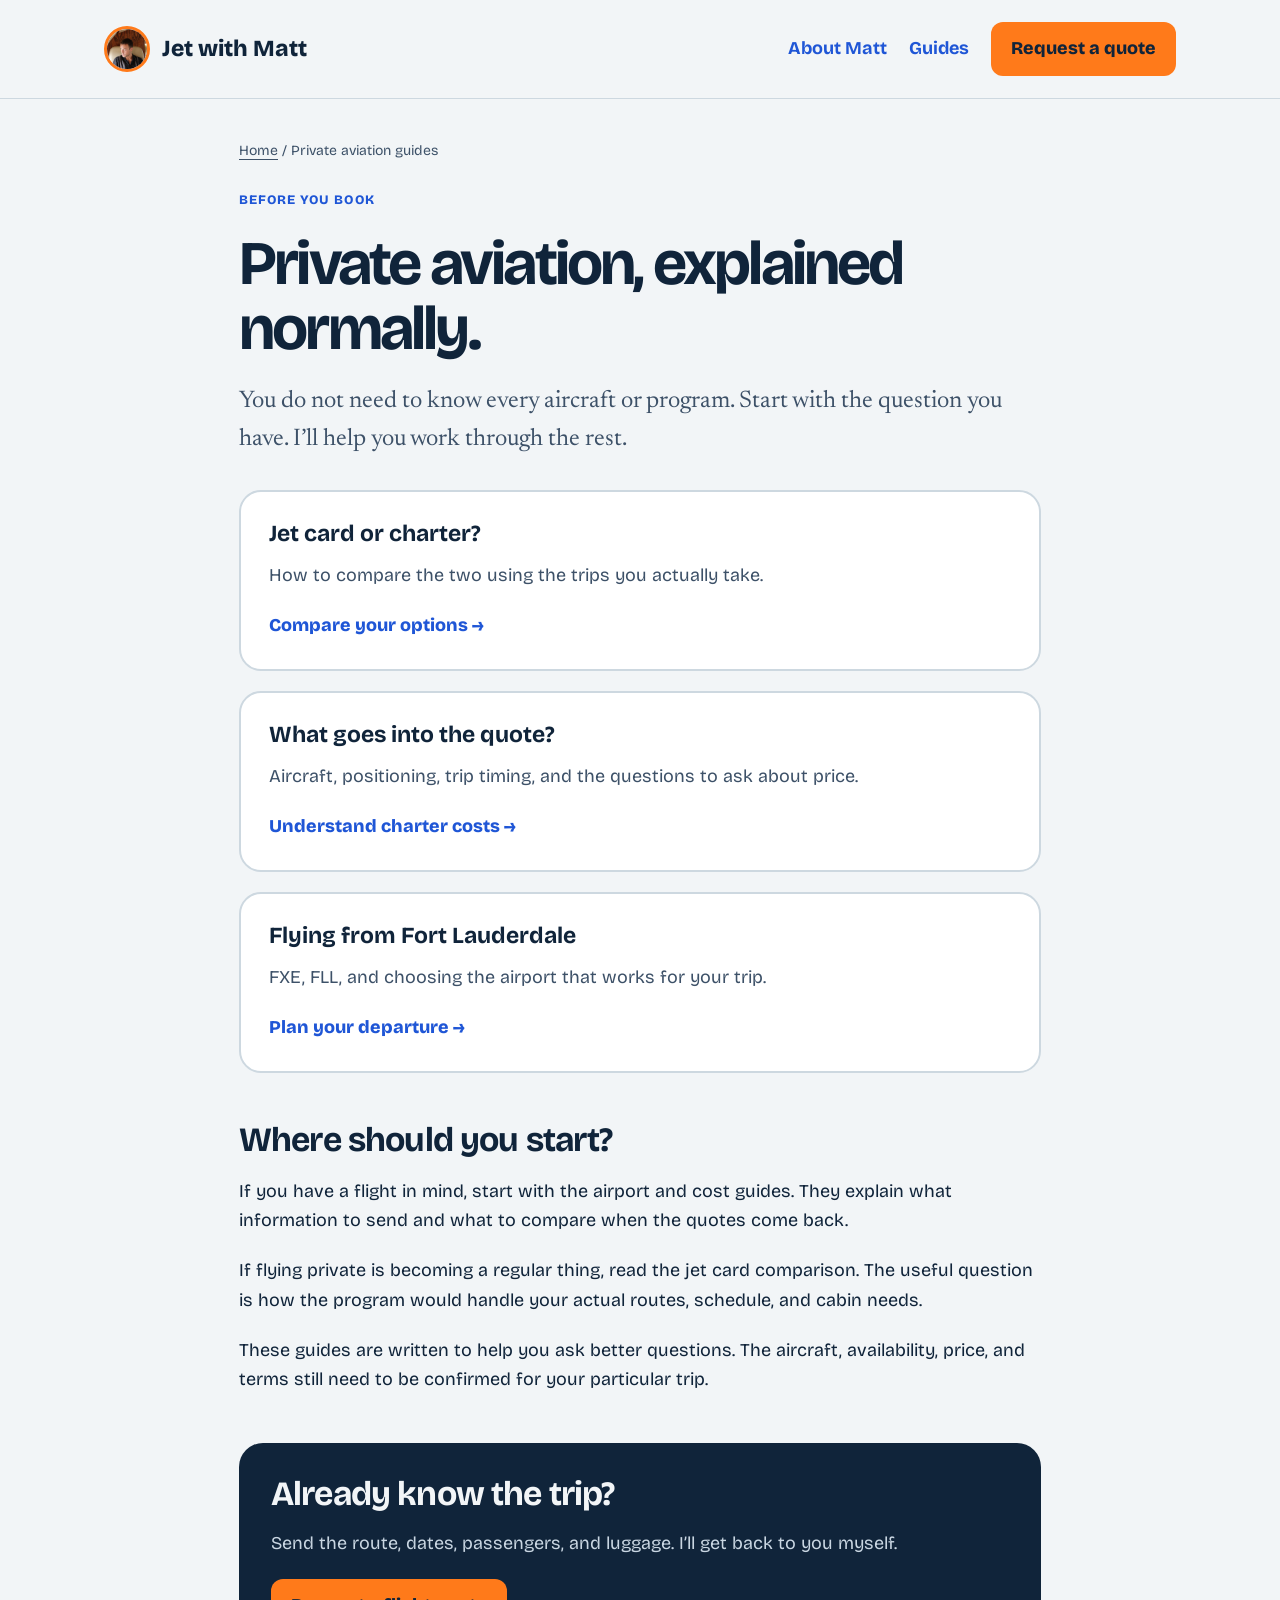
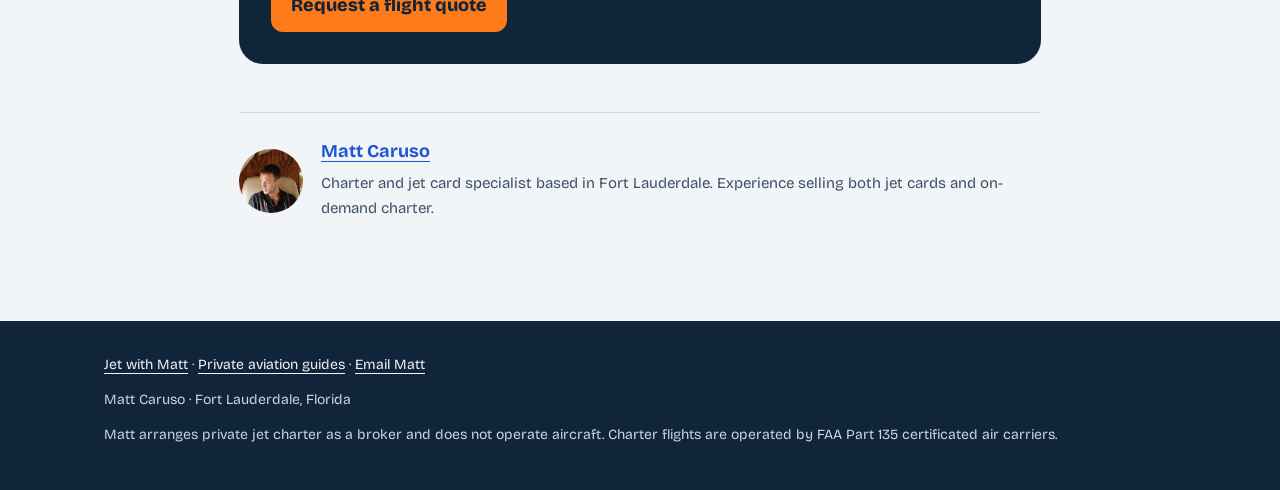
==== guides/index.html @ babd2131 "Upgrade SEO with linked aviation guides, structured data, and domain redirects" ====
<!doctype html><html lang="en"><head><meta charset="utf-8"><meta name="viewport" content="width=device-width, initial-scale=1"><title>Private Aviation Guides | Jet With Matt</title><meta name="description" content="Straight answers from Matt Caruso on jet cards, private jet charter costs, and flying from Fort Lauderdale. Compare your options before booking."><meta name="author" content="Matt Caruso"><link rel="canonical" href="https://jetwithmatt.com/guides/"><link rel="icon" href="/avatar.jpg"><meta property="og:title" content="Private Aviation Guides: Charter, Jet Cards &amp; Fort Lauderdale"><meta property="og:description" content="Straight answers from Matt Caruso on jet cards, private jet charter costs, and flying from Fort Lauderdale. Compare your options before booking."><meta property="og:type" content="website"><meta property="og:url" content="https://jetwithmatt.com/guides/"><meta property="og:site_name" content="Jet With Matt"><meta property="og:image" content="https://jetwithmatt.com/avatar.jpg"><meta property="og:image:alt" content="Matt Caruso, private jet charter and jet card specialist"><meta property="og:image:width" content="480"><meta property="og:image:height" content="480"><meta name="twitter:card" content="summary"><meta name="twitter:title" content="Private Aviation Guides: Charter, Jet Cards &amp; Fort Lauderdale"><meta name="twitter:description" content="Straight answers from Matt Caruso on jet cards, private jet charter costs, and flying from Fort Lauderdale. Compare your options before booking."><meta name="twitter:image" content="https://jetwithmatt.com/avatar.jpg"><link rel="preconnect" href="https://fonts.googleapis.com"><link rel="preconnect" href="https://fonts.gstatic.com" crossorigin><link href="https://fonts.googleapis.com/css2?family=Bricolage+Grotesque:opsz,wght@12..96,500;12..96,700;12..96,800&amp;family=Newsreader:ital,opsz,wght@0,6..72,400;0,6..72,500;1,6..72,400&amp;display=swap" rel="stylesheet"><link rel="stylesheet" href="/assets/guides.css"><script type="application/ld+json">{"@context": "https://schema.org", "@type": "CollectionPage", "@id": "https://jetwithmatt.com/guides/#webpage", "url": "https://jetwithmatt.com/guides/", "name": "Private Aviation Guides: Charter, Jet Cards & Fort Lauderdale", "description": "Straight answers from Matt Caruso on jet cards, private jet charter costs, and flying from Fort Lauderdale. Compare your options before booking.", "isPartOf": {"@id": "https://jetwithmatt.com/#website"}, "mainEntity": {"@type": "ItemList", "itemListElement": [{"@type": "ListItem", "position": 1, "url": "https://jetwithmatt.com/blog/jet-card-vs-charter.html", "name": "Jet Card vs. Charter: Which Fits How You Fly?"}, {"@type": "ListItem", "position": 2, "url": "https://jetwithmatt.com/blog/private-jet-charter-cost.html", "name": "Private Jet Charter Cost: What Goes Into Your Quote?"}, {"@type": "ListItem", "position": 3, "url": "https://jetwithmatt.com/blog/fort-lauderdale-private-jet-charter.html", "name": "Private Jet Charter from Fort Lauderdale: FXE, FLL & Your Trip"}]}}</script></head><body><header class="top"><div class="wrap"><a class="brand" href="/"><img src="/avatar.jpg" width="480" height="480" alt="Matt Caruso"><span>Jet with Matt</span></a><nav class="nav" aria-label="Main"><a class="home-link" href="/#about">About Matt</a><a href="/guides/">Guides</a><a class="button" href="/#quote">Request a quote</a></nav></div></header><main><div class="breadcrumbs"><a href="/">Home</a> / Private aviation guides</div><p class="eyebrow">Before you book</p><h1>Private aviation, explained normally.</h1><p class="lead">You do not need to know every aircraft or program. Start with the question you have. I’ll help you work through the rest.</p><div class="guide-grid">
<a class="guide-card" href="/blog/jet-card-vs-charter.html"><h3>Jet card or charter?</h3><p>How to compare the two using the trips you actually take.</p><span class="read">Compare your options →</span></a>
<a class="guide-card" href="/blog/private-jet-charter-cost.html"><h3>What goes into the quote?</h3><p>Aircraft, positioning, trip timing, and the questions to ask about price.</p><span class="read">Understand charter costs →</span></a>
<a class="guide-card" href="/blog/fort-lauderdale-private-jet-charter.html"><h3>Flying from Fort Lauderdale</h3><p>FXE, FLL, and choosing the airport that works for your trip.</p><span class="read">Plan your departure →</span></a>
</div><h2>Where should you start?</h2><p>If you have a flight in mind, start with the airport and cost guides. They explain what information to send and what to compare when the quotes come back.</p><p>If flying private is becoming a regular thing, read the jet card comparison. The useful question is how the program would handle your actual routes, schedule, and cabin needs.</p><p>These guides are written to help you ask better questions. The aircraft, availability, price, and terms still need to be confirmed for your particular trip.</p><section class="cta"><h2>Already know the trip?</h2><p>Send the route, dates, passengers, and luggage. I’ll get back to you myself.</p><a class="button" href="/#quote">Request a flight quote</a></section><aside class="author" aria-label="About the author"><img src="/avatar.jpg" width="480" height="480" loading="lazy" alt="Matt Caruso"><div><strong><a href="/#about">Matt Caruso</a></strong><p>Charter and jet card specialist based in Fort Lauderdale. Experience selling both jet cards and on-demand charter.</p></div></aside></main><footer><div class="wrap"><p><a href="/">Jet with Matt</a> · <a href="/guides/">Private aviation guides</a> · <a href="mailto:jetwithmatt@proton.me">Email Matt</a></p><p>Matt Caruso · Fort Lauderdale, Florida</p><p>Matt arranges private jet charter as a broker and does not operate aircraft. Charter flights are operated by FAA Part 135 certificated air carriers.</p></div></footer></body></html>
---- assets/guides.css ----
:root{--paper:#f2f5f7;--ink:#10243a;--soft:#3d5168;--orange:#ff7a1a;--blue:#1f56d6;--line:#cdd8e0;--white:#fff}*{box-sizing:border-box}html{scroll-behavior:smooth}body{margin:0;background:var(--paper);color:var(--ink);font:18px/1.65 "Bricolage Grotesque",Arial,sans-serif}a{color:var(--blue);text-underline-offset:4px}a:focus-visible{outline:3px solid var(--orange);outline-offset:5px}.wrap{max-width:1120px;margin:auto;padding:0 24px}.top{padding:22px 0;border-bottom:1px solid var(--line)}.top .wrap{display:flex;align-items:center;justify-content:space-between;gap:20px}.brand{display:flex;align-items:center;gap:12px;font-size:23px;font-weight:800;color:var(--ink);text-decoration:none;line-height:1.15}.brand img{border:3px solid var(--orange);border-radius:50%;width:46px;height:46px;object-fit:cover}.nav{display:flex;gap:22px;align-items:center}.nav a{text-decoration:none;font-weight:700}.nav .button,.button{display:inline-block;padding:12px 20px;border-radius:12px;background:var(--orange);color:var(--ink);font-weight:800;text-decoration:none}.nav .button:hover,.button:hover{background:var(--blue);color:white}main{max-width:850px;margin:auto;padding:40px 24px 72px}.breadcrumbs{font-size:14px;margin-bottom:28px;color:var(--soft)}.breadcrumbs a{color:var(--soft)}.eyebrow{font-size:13px;font-weight:800;color:var(--blue);letter-spacing:.08em;text-transform:uppercase}h1{font-size:clamp(36px,6vw,62px);letter-spacing:-.045em;line-height:1.05;margin:14px 0 22px;max-width:20ch}h2{font-size:clamp(26px,4vw,34px);line-height:1.12;letter-spacing:-.025em;margin:48px 0 18px}h3{font-size:23px;line-height:1.2;margin:30px 0 12px}p{margin:0 0 20px}.meta{font-size:14px;color:var(--soft);margin-bottom:28px}.lead{font:24px/1.55 "Newsreader",Georgia,serif;color:var(--soft)}.toc,.note{padding:24px;background:var(--white);border:1px solid var(--line);border-radius:20px;margin:28px 0}.toc strong{display:block}.toc ul{margin:12px 0 0;padding-left:22px}.toc li{margin:6px 0}.table-wrap{overflow:auto;margin:28px 0;border:1px solid var(--line);border-radius:16px}table{border-collapse:collapse;width:100%;min-width:480px;font-size:16px}th,td{padding:16px;text-align:left;vertical-align:top;border-bottom:1px solid var(--line)}th{background:var(--ink);color:var(--paper)}tr:last-child td{border:0}li{margin-bottom:10px}figure{margin:28px 0}blockquote{border-left:4px solid var(--orange);padding:8px 0 8px 24px;margin:30px 0;font:24px/1.5 "Newsreader",Georgia,serif}.cta{background:var(--ink);color:var(--paper);border-radius:24px;padding:32px;margin:48px 0}.cta h2{margin:0 0 16px}.cta p{color:#c9d6e2}.author{display:flex;align-items:center;gap:18px;padding:24px 0;border-top:1px solid var(--line);margin-top:32px}.author img{width:64px;height:64px;object-fit:cover;border-radius:50%;flex:none}.author p{margin:4px 0;font-size:15px;color:var(--soft)}.related ul,.sources ul{padding-left:22px}.sources{font-size:15px;color:var(--soft)}footer{background:var(--ink);color:#c9d6e2;padding:32px 0;font-size:14px}footer a{color:var(--paper)}footer p{margin:0 0 12px}.guide-grid{display:grid;gap:20px;margin:32px 0}.guide-card{display:block;padding:28px;border:2px solid var(--line);background:var(--white);border-radius:22px;text-decoration:none;color:var(--ink);transition:transform .3s,border-color .3s}.guide-card:hover{transform:translateY(-4px);border-color:var(--orange)}.guide-card h3{margin:0 0 14px}.guide-card p{color:var(--soft)}.read{font-weight:800;color:var(--blue)}@media(max-width:600px){.top .wrap{gap:10px}.brand{font-size:18px}.nav{gap:12px;font-size:14px}.nav .button{padding:10px 12px}.nav .home-link{display:none}main{padding-top:28px}.lead{font-size:22px}.cta{padding:24px}.author{align-items:flex-start}}@media(prefers-reduced-motion:reduce){html{scroll-behavior:auto}.guide-card:hover{transform:none}}
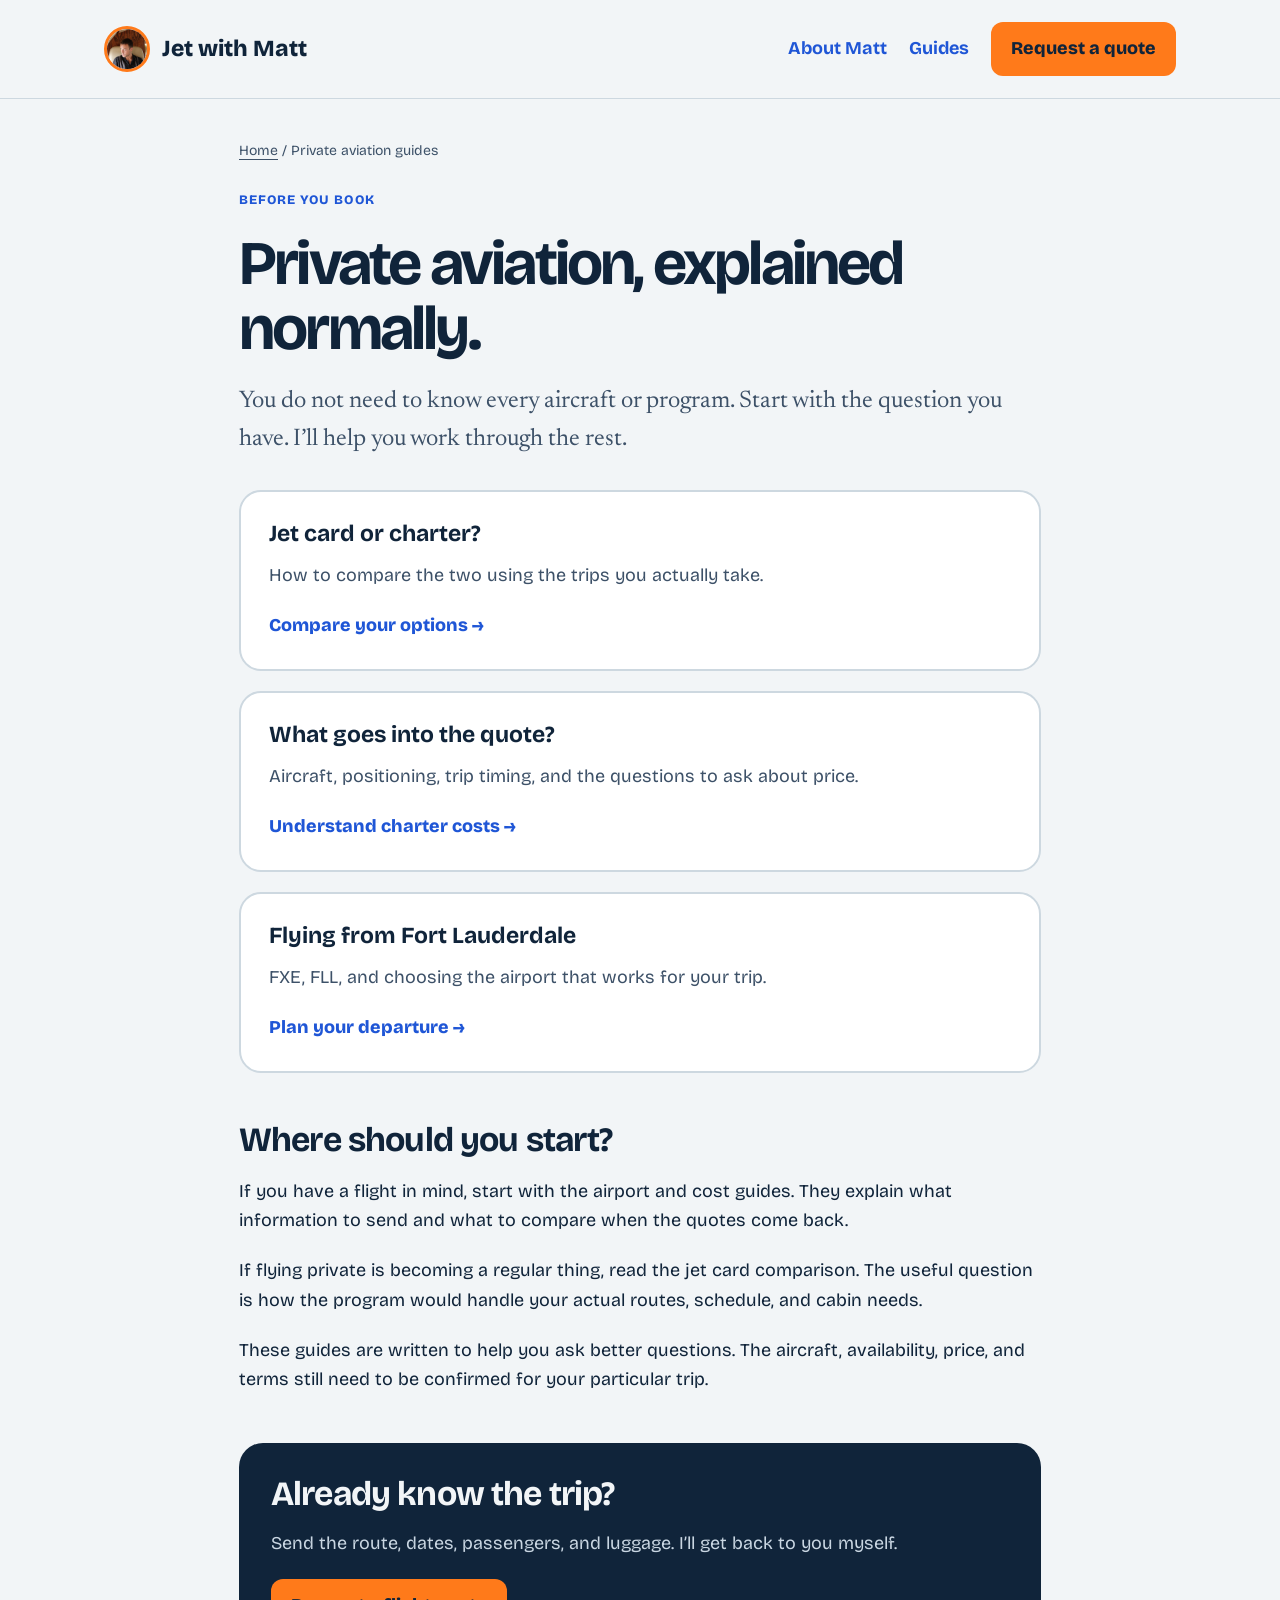
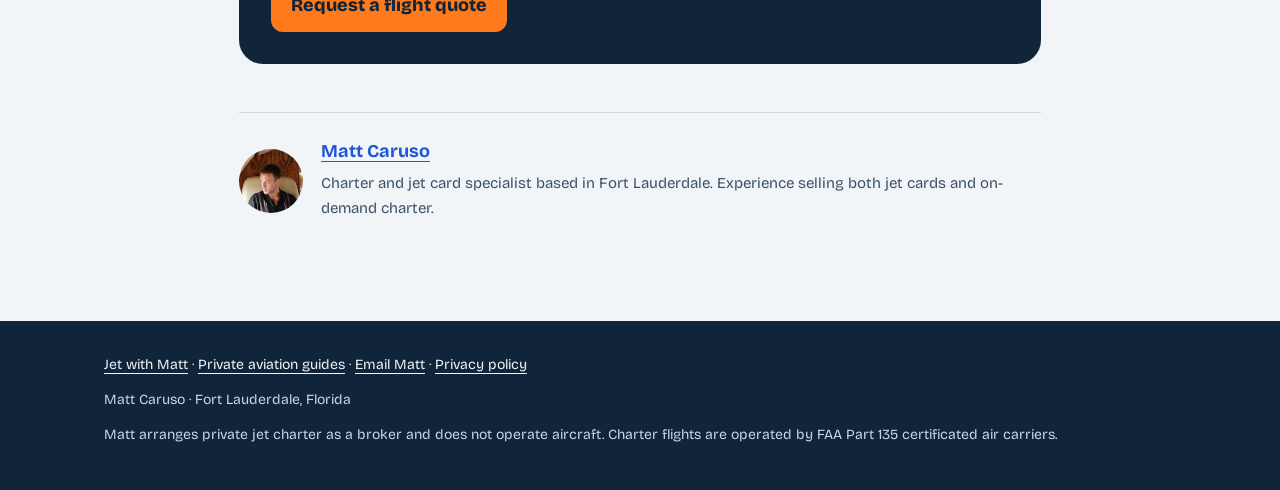
==== commit cdc97b9d: "Qualifying quote form, jet card form, consent copy, privacy page, Gmail contact Co-Authored-By: Clau" ====
--- a/guides/index.html
+++ b/guides/index.html
@@ -2,4 +2,4 @@
 <a class="guide-card" href="/blog/jet-card-vs-charter.html"><h3>Jet card or charter?</h3><p>How to compare the two using the trips you actually take.</p><span class="read">Compare your options →</span></a>
 <a class="guide-card" href="/blog/private-jet-charter-cost.html"><h3>What goes into the quote?</h3><p>Aircraft, positioning, trip timing, and the questions to ask about price.</p><span class="read">Understand charter costs →</span></a>
 <a class="guide-card" href="/blog/fort-lauderdale-private-jet-charter.html"><h3>Flying from Fort Lauderdale</h3><p>FXE, FLL, and choosing the airport that works for your trip.</p><span class="read">Plan your departure →</span></a>
-</div><h2>Where should you start?</h2><p>If you have a flight in mind, start with the airport and cost guides. They explain what information to send and what to compare when the quotes come back.</p><p>If flying private is becoming a regular thing, read the jet card comparison. The useful question is how the program would handle your actual routes, schedule, and cabin needs.</p><p>These guides are written to help you ask better questions. The aircraft, availability, price, and terms still need to be confirmed for your particular trip.</p><section class="cta"><h2>Already know the trip?</h2><p>Send the route, dates, passengers, and luggage. I’ll get back to you myself.</p><a class="button" href="/#quote">Request a flight quote</a></section><aside class="author" aria-label="About the author"><img src="/avatar.jpg" width="480" height="480" loading="lazy" alt="Matt Caruso"><div><strong><a href="/#about">Matt Caruso</a></strong><p>Charter and jet card specialist based in Fort Lauderdale. Experience selling both jet cards and on-demand charter.</p></div></aside></main><footer><div class="wrap"><p><a href="/">Jet with Matt</a> · <a href="/guides/">Private aviation guides</a> · <a href="mailto:jetwithmatt@proton.me">Email Matt</a></p><p>Matt Caruso · Fort Lauderdale, Florida</p><p>Matt arranges private jet charter as a broker and does not operate aircraft. Charter flights are operated by FAA Part 135 certificated air carriers.</p></div></footer></body></html>
+</div><h2>Where should you start?</h2><p>If you have a flight in mind, start with the airport and cost guides. They explain what information to send and what to compare when the quotes come back.</p><p>If flying private is becoming a regular thing, read the jet card comparison. The useful question is how the program would handle your actual routes, schedule, and cabin needs.</p><p>These guides are written to help you ask better questions. The aircraft, availability, price, and terms still need to be confirmed for your particular trip.</p><section class="cta"><h2>Already know the trip?</h2><p>Send the route, dates, passengers, and luggage. I’ll get back to you myself.</p><a class="button" href="/#quote">Request a flight quote</a></section><aside class="author" aria-label="About the author"><img src="/avatar.jpg" width="480" height="480" loading="lazy" alt="Matt Caruso"><div><strong><a href="/#about">Matt Caruso</a></strong><p>Charter and jet card specialist based in Fort Lauderdale. Experience selling both jet cards and on-demand charter.</p></div></aside></main><footer><div class="wrap"><p><a href="/">Jet with Matt</a> · <a href="/guides/">Private aviation guides</a> · <a href="mailto:jetwithmatt@gmail.com">Email Matt</a> · <a href="/privacy.html">Privacy policy</a></p><p>Matt Caruso · Fort Lauderdale, Florida</p><p>Matt arranges private jet charter as a broker and does not operate aircraft. Charter flights are operated by FAA Part 135 certificated air carriers.</p></div></footer></body></html>
